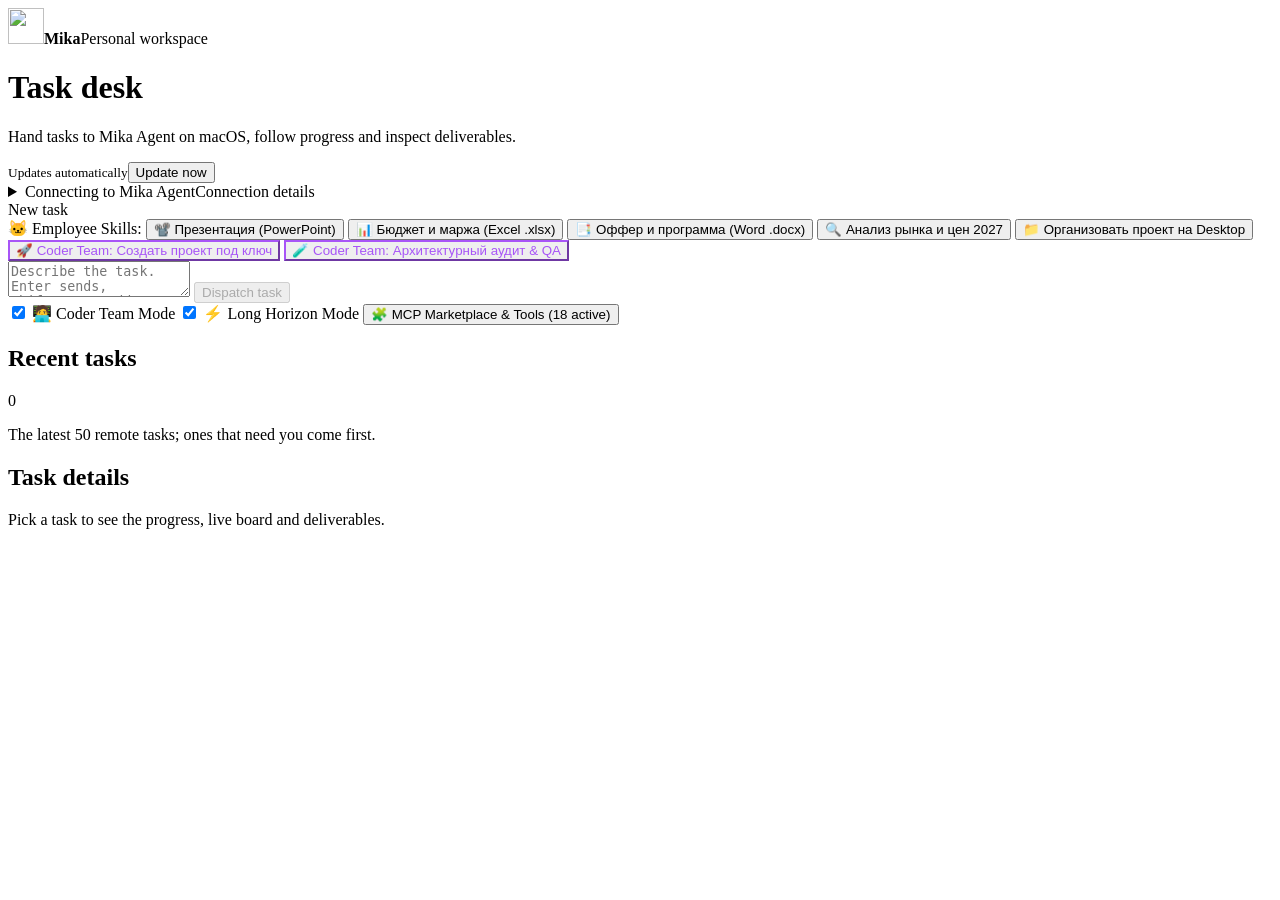
==== tools/mika/scripts/mika_desk/index.html @ 839854fd "feat(preview): add interactive Project Live Preview sandbox with code viewer, file explorer, web ren" ====
<!doctype html>
<html lang="en">
<head>
  <meta charset="utf-8">
  <meta name="viewport" content="width=device-width, initial-scale=1">
  <meta name="color-scheme" content="light dark">
  <title>Mika task desk</title>
  <link rel="stylesheet" href="/desk.css">
  <script defer src="/desk.js"></script>
</head>
<body>
  <!-- English is the fallback; desk.js swaps every data-i18n text for the browser's language. -->
  <header class="bar"><div class="wrap brand"><strong><img src="/mika-logo.png" width="36" height="36" alt="">Mika</strong><span data-i18n="workspace">Personal workspace</span></div></header>
  <main class="wrap">
    <div class="heading">
      <div><h1 data-i18n="heading">Task desk</h1><p data-i18n="intro">Hand tasks to Mika Agent on macOS, follow progress and inspect deliverables.</p></div>
      <div class="refresh"><small id="updated" data-i18n="autoUpdate">Updates automatically</small><button id="refresh" type="button" data-i18n="refreshNow">Update now</button></div>
    </div>
    <details id="connection-details" class="connection-card">
      <summary><span id="connection-line" data-i18n="connectingPhone">Connecting to Mika Agent</span><span class="disclosure-label" data-i18n="connectionDetails">Connection details</span></summary>
      <form id="pick" class="picker" hidden>
        <label for="devices" data-i18n="deviceForSession">Agent for this session</label><select id="devices"></select><button id="pick-device" data-i18n="chooseDevice">Choose agent</button>
      </form>
      <div class="device" data-i18n-label="deviceStatus" aria-label="Agent status">
        <div><span class="caption" data-i18n="connectedPhone">Agent</span><b id="target" data-i18n="waitingToRead">Not read yet</b></div>
        <div><span class="caption" data-i18n="taskService">Task service</span><b id="connection" data-i18n="connecting">Connecting</b></div>
        <div><span class="caption" data-i18n="phoneState">Agent state</span><b id="device" data-i18n="unknown">Unknown</b></div>
        <div><span class="caption" data-i18n="modelSetup">Model setup</span><b data-i18n="unverified">Not verified</b></div>
      </div>
    </details>
    <p id="error" class="notice warn" role="alert" hidden></p>
    <p id="notice" class="notice" role="status" hidden></p>
    <form id="compose" class="panel composer">
      <label for="goal" data-i18n="newTask">New task</label>
      <div class="employee-presets">
        <span class="preset-label">🐱 Employee Skills:</span>
        <button type="button" class="preset-btn" data-goal="Создай презентацию туров в Грузию 2027 в PowerPoint и проведи со мной брейншторм">📽️ Презентация (PowerPoint)</button>
        <button type="button" class="preset-btn" data-goal="Рассчитай финансовую модель и бюджет туров в Грузию 2027 в таблице Excel">📊 Бюджет и маржа (Excel .xlsx)</button>
        <button type="button" class="preset-btn" data-goal="Подготовь коммерческое предложение и программу туров в Грузию 2027 в Word">📑 Оффер и программа (Word .docx)</button>
        <button type="button" class="preset-btn" data-goal="Проведи исследование рынка туризма и цен в Грузии 2027">🔍 Анализ рынка и цен 2027</button>
        <button type="button" class="preset-btn" data-goal="Собери все материалы проекта Грузия 2027 в организованную папку на Рабочем столе">📁 Организовать проект на Desktop</button>
        <button type="button" class="preset-btn" data-goal="Спроектируй и разработай full-stack сервис с архитектурным планом, тестами и QA" style="border-color: #a855f7; color: #a855f7;">🚀 Coder Team: Создать проект под ключ</button>
        <button type="button" class="preset-btn" data-goal="Проведи полный аудит кода, тесты самоисцеления QA и аттестацию Witness" style="border-color: #a855f7; color: #a855f7;">🧪 Coder Team: Архитектурный аудит & QA</button>
      </div>
      <div class="input-row"><textarea id="goal" rows="2" maxlength="4000" data-i18n-placeholder="goalPlaceholder" placeholder="Describe the task. Enter sends, Shift+Enter adds a line" required></textarea>
        <button class="primary" id="submit-goal" disabled data-i18n="submitGoal">Dispatch task</button></div>
      <div class="composer-controls">
        <label class="coder-toggle" title="Autonomous Multi-Agent Coder Team (Plan, Design, Code, QA, Review, Deliver)"><input type="checkbox" id="chk-coder-team" checked> 🧑‍💻 <span>Coder Team Mode</span></label>
        <label class="horizon-toggle" title="AutoAgent & Hermes multi-step milestone autonomous execution"><input type="checkbox" id="chk-long-horizon" checked> ⚡ <span>Long Horizon Mode</span></label>
        <button type="button" id="btn-open-mcp" class="mcp-toggle-btn">🧩 MCP Marketplace & Tools (<span id="mcp-active-count">18 active</span>)</button>
      </div>
    </form>
    <div class="columns">
      <section class="panel inbox" aria-labelledby="inbox-title">
        <div class="section-head"><h2 id="inbox-title" data-i18n="recentTasks">Recent tasks</h2><span id="count" class="count">0</span></div>
        <p class="hint" data-i18n="recentHint">The latest 50 remote tasks; ones that need you come first.</p>
        <div id="tasks"></div>
      </section>
      <section class="panel detail" aria-labelledby="detail-title">
        <div class="section-head"><h2 id="detail-title" data-i18n="taskDetail">Task details</h2><span id="status" class="badge" hidden></span></div>
        <div id="facts">
          <p id="detail-empty" class="empty" data-i18n="detailEmpty">Pick a task to see the progress, live board and deliverables.</p>
          <div id="task-now" hidden>
            <strong id="task-step" hidden></strong>
            <p id="task-message"></p>
            <p id="task-guidance" class="hint" hidden></p>
          </div>
          <form id="respond" hidden>
            <label id="reply-label" for="reply"></label>
            <div id="options"></div>
            <textarea id="reply" rows="2" required></textarea>
            <button class="primary" id="submit-reply"></button>
          </form>
          <div id="task-notes"></div>
          <div id="coder-board" class="coder-board" hidden>
            <div class="coder-board-header">
              <div style="display:flex; align-items:center; gap:10px;">
                <strong>🧑‍💻 Coder Team Live Multi-Agent Board</strong>
                <span id="coder-phase-badge" class="badge">PLAN</span>
              </div>
              <button type="button" id="btn-open-preview" class="action-btn preview-launch-btn">👁️ Live Preview</button>
            </div>
            <div class="coder-agents-grid">
              <div class="coder-agent-card active" id="agent-architect">
                <div class="agent-icon">🏗️</div>
                <div class="agent-name">Lead Architect</div>
                <div class="agent-task">PLAN.md Blueprint</div>
                <span class="agent-status">Active</span>
              </div>
              <div class="coder-agent-card" id="agent-designer">
                <div class="agent-icon">📐</div>
                <div class="agent-name">System Designer</div>
                <div class="agent-task">DESIGN.md Contracts</div>
                <span class="agent-status">Pending</span>
              </div>
              <div class="coder-agent-card" id="agent-engineer">
                <div class="agent-icon">💻</div>
                <div class="agent-name">Code Engineer</div>
                <div class="agent-task">Atomic Code Craft</div>
                <span class="agent-status">Pending</span>
              </div>
              <div class="coder-agent-card" id="agent-qa">
                <div class="agent-icon">🧪</div>
                <div class="agent-name">QA Specialist</div>
                <div class="agent-task">Self-Healing Tests</div>
                <span class="agent-status">Pending</span>
              </div>
              <div class="coder-agent-card" id="agent-reviewer">
                <div class="agent-icon">🛡️</div>
                <div class="agent-name">Security Reviewer</div>
                <div class="agent-task">SecretScope Audit</div>
                <span class="agent-status">Pending</span>
              </div>
              <div class="coder-agent-card" id="agent-release">
                <div class="agent-icon">📦</div>
                <div class="agent-name">Release Manager</div>
                <div class="agent-task">Witness Attestation</div>
                <span class="agent-status">Pending</span>
              </div>
            </div>
          </div>
          <div id="task-artifacts" hidden>
            <strong>📁 Созданные материалы и файлы:</strong>
            <div id="artifacts-list" class="artifacts-grid"></div>
          </div>
          <div id="task-actions" class="task-actions-row" hidden>
            <button id="btn-open-preview-main" type="button" class="action-btn preview-launch-btn">👁️ Project Live Preview</button>
            <button id="btn-rerun" type="button" class="action-btn">🔄 Повторить задачу</button>
            <button id="btn-modify" type="button" class="action-btn">✏️ Изменить и перезапустить</button>
          </div>
          <dl id="task-info" hidden>
            <div><dt data-i18n="taskGoal">Goal</dt><dd id="task-goal"></dd></div>
            <div><dt data-i18n="taskId">Task ID</dt><dd id="task-id"></dd></div>
          </dl>
        </div>
        <button class="stop" id="cancel" type="button" hidden data-i18n="cancelTask">Cancel task</button>
      </section>
    </div>
  </main>

  <div id="mcp-modal" class="mcp-modal" hidden>
    <div class="mcp-modal-content">
      <div class="mcp-modal-header">
        <h3>🧩 Model Context Protocol (MCP) Hub</h3>
        <button type="button" id="btn-close-mcp" class="action-btn">✕ Закрыть</button>
      </div>
      <div class="mcp-modal-body">
        <div class="mcp-tabs">
          <button type="button" class="mcp-tab-btn active" id="tab-mcp-market">🏪 Каталог Marketplace</button>
          <button type="button" class="mcp-tab-btn" id="tab-mcp-installed">⚙️ Установленные серверы</button>
          <button type="button" class="mcp-tab-btn" id="tab-mcp-manual">➕ Ручная установка (URL / NPX / UVX)</button>
        </div>

        <div class="mcp-search-row">
          <input type="text" id="mcp-search-query" placeholder="🔍 Поиск MCP серверов на GitHub (topic:mcp-server), Smithery AI или в каталоге...">
          <button type="button" id="btn-sync-github" class="action-btn">🐙 Поиск на GitHub</button>
        </div>

        <div id="mcp-view-market">
          <div id="mcp-market-grid" class="mcp-grid">
            <p class="hint">Загрузка каталога MCP...</p>
          </div>
        </div>

        <div id="mcp-view-installed" hidden>
          <div id="mcp-installed-grid" class="mcp-grid">
            <p class="hint">Нет установленных серверов</p>
          </div>
        </div>

        <div id="mcp-view-manual" hidden>
          <form id="mcp-manual-form" class="manual-install-form">
            <div class="manual-field">
              <label for="mcp-server-id">Идентификатор сервера (ID):</label>
              <input type="text" id="mcp-server-id" placeholder="my-mcp-server" required>
            </div>
            <div class="manual-field">
              <label for="mcp-server-url">URL репозитория или пакета (GitHub, NPM, PyPI):</label>
              <input type="text" id="mcp-server-url" placeholder="https://github.com/modelcontextprotocol/servers/tree/main/src/fetch">
            </div>
            <div class="manual-field">
              <label for="mcp-server-cmd">Команда запуска (Command & Arguments):</label>
              <input type="text" id="mcp-server-cmd" placeholder="npx -y @modelcontextprotocol/server-fetch">
            </div>
            <div class="manual-field">
              <label for="mcp-server-env">Переменные окружения (JSON):</label>
              <input type="text" id="mcp-server-env" placeholder='{"API_KEY": "..."}'>
            </div>
            <button type="submit" class="primary">📦 Установить MCP Сервер</button>
          </form>
        </div>
      </div>
    </div>
  </div>

  <!-- Project Live Preview Sandbox Modal -->
  <div id="project-preview-modal" class="preview-modal" hidden>
    <div class="preview-modal-content">
      <div class="preview-modal-header">
        <div class="preview-header-left">
          <span class="preview-badge">LIVE SANDBOX</span>
          <h3 id="preview-project-title">🚀 Project Live Preview</h3>
          <span id="preview-workspace-pill" class="workspace-pill">~/.mika/projects</span>
        </div>
        <div class="preview-header-actions">
          <button type="button" id="btn-run-live" class="preview-btn run-btn" title="Run main.py live">▶ Run Live</button>
          <button type="button" id="btn-run-tests" class="preview-btn test-btn" title="Run test_suite.py">🧪 Run Tests</button>
          <button type="button" id="btn-reveal-finder" class="preview-btn secondary-btn" title="Reveal in macOS Finder">📂 Finder</button>
          <button type="button" id="btn-close-preview" class="close-btn" aria-label="Close Preview">✕</button>
        </div>
      </div>

      <div class="preview-modal-body">
        <!-- Sidebar: Project Explorer -->
        <div class="preview-sidebar">
          <div class="sidebar-header">
            <strong>📁 Файлы проекта</strong>
            <button type="button" id="btn-refresh-tree" class="icon-refresh" title="Обновить дерево">🔄</button>
          </div>
          <div id="preview-file-tree" class="preview-file-tree">
            <p class="hint">Загрузка файлов...</p>
          </div>
        </div>

        <!-- Main Preview Area -->
        <div class="preview-main">
          <div class="preview-tabs">
            <button type="button" class="preview-tab active" id="tab-code-viewer">📄 Просмотр кода</button>
            <button type="button" class="preview-tab" id="tab-web-render">🌐 Web / UI Live Render</button>
            <button type="button" class="preview-tab" id="tab-live-terminal">💻 Live Console</button>
            <button type="button" class="preview-tab" id="tab-witness-cert">🛡️ In-toto Attestation</button>
          </div>

          <!-- Tab 1: Code Viewer -->
          <div id="view-code" class="preview-tab-pane">
            <div class="code-viewer-bar">
              <span id="view-file-name" class="active-file-label">PLAN.md</span>
              <span id="view-file-size" class="active-file-size">1.2 KB</span>
              <button type="button" id="btn-open-in-editor" class="mini-btn">💻 Открыть в редакторе</button>
            </div>
            <pre id="preview-code-block" class="preview-code-pre"><code id="preview-code-content"></code></pre>
          </div>

          <!-- Tab 2: Web / HTML Live Render -->
          <div id="view-web" class="preview-tab-pane" hidden>
            <div class="web-preview-bar">
              <span class="web-preview-url">sandbox://localhost/preview</span>
              <button type="button" id="btn-reload-web" class="mini-btn">🔄 Reload</button>
            </div>
            <iframe id="preview-iframe" class="preview-iframe" sandbox="allow-scripts allow-forms allow-same-origin"></iframe>
          </div>

          <!-- Tab 3: Live Terminal Console -->
          <div id="view-terminal" class="preview-tab-pane" hidden>
            <div class="terminal-bar">
              <span class="terminal-title">🖥️ Execution Output & Sandbox Logs</span>
              <span id="terminal-status" class="terminal-badge">IDLE</span>
            </div>
            <div id="preview-terminal-output" class="terminal-console">
              <p class="terminal-line dim">Нажмите "▶ Run Live" или "🧪 Run Tests", чтобы запустить проект в песочнице...</p>
            </div>
          </div>

          <!-- Tab 4: In-toto Witness Certificate -->
          <div id="view-witness" class="preview-tab-pane" hidden>
            <div class="witness-card">
              <div class="witness-header">
                <span class="witness-seal">🛡️</span>
                <div>
                  <h4>In-toto Witness v0.12 Supply Chain Attestation</h4>
                  <p>Криптографическая верификация целостности артефактов (ED25519)</p>
                </div>
                <span class="status-verified-badge">VERIFIED PASS</span>
              </div>
              <div id="witness-details" class="witness-details">
                <pre id="witness-json-pre"></pre>
              </div>
            </div>
          </div>
        </div>
      </div>
    </div>
  </div>
</body>
</html>
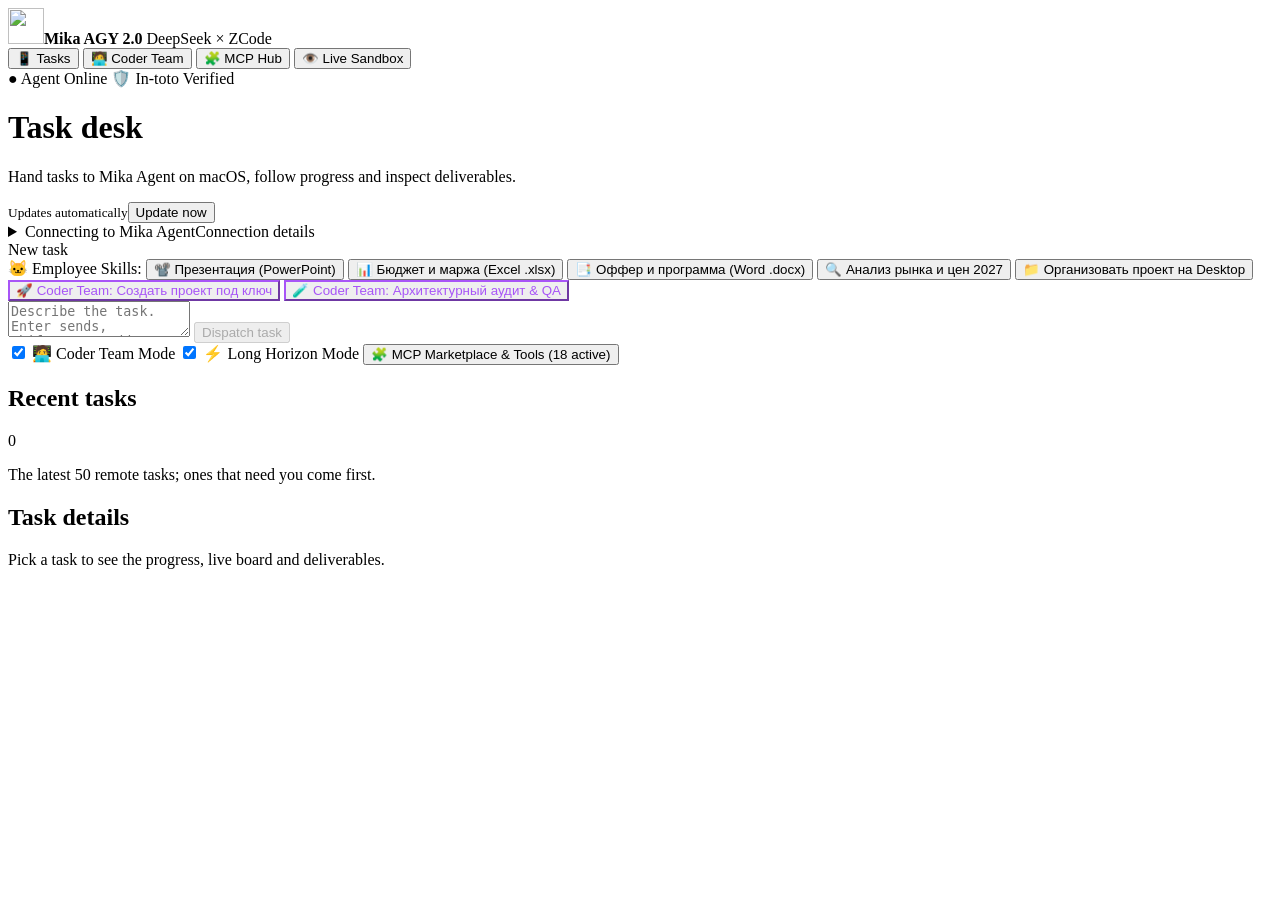
==== commit 1fb55439: "feat(ui): DeepSeek & ZCode UX/UI enhancements, eliminate cross-origin calls and optimize loopback se" ====
--- a/tools/mika/scripts/mika_desk/index.html
+++ b/tools/mika/scripts/mika_desk/index.html
@@ -10,7 +10,22 @@
 </head>
 <body>
   <!-- English is the fallback; desk.js swaps every data-i18n text for the browser's language. -->
-  <header class="bar"><div class="wrap brand"><strong><img src="/mika-logo.png" width="36" height="36" alt="">Mika</strong><span data-i18n="workspace">Personal workspace</span></div></header>
+  <header class="bar">
+    <div class="wrap brand">
+      <strong><img src="/mika-logo.png" width="36" height="36" alt="">Mika AGY 2.0</strong>
+      <span class="brand-tag">DeepSeek × ZCode</span>
+      <nav class="top-nav">
+        <button type="button" class="nav-pill active" id="nav-tasks">📱 Tasks</button>
+        <button type="button" class="nav-pill" id="nav-coder">🧑‍💻 Coder Team</button>
+        <button type="button" class="nav-pill" id="nav-mcp">🧩 MCP Hub</button>
+        <button type="button" class="nav-pill" id="nav-preview">👁️ Live Sandbox</button>
+      </nav>
+      <div class="header-status-group">
+        <span class="header-badge online" id="top-agent-status">● Agent Online</span>
+        <span class="header-badge witness" id="top-witness-status">🛡️ In-toto Verified</span>
+      </div>
+    </div>
+  </header>
   <main class="wrap">
     <div class="heading">
       <div><h1 data-i18n="heading">Task desk</h1><p data-i18n="intro">Hand tasks to Mika Agent on macOS, follow progress and inspect deliverables.</p></div>
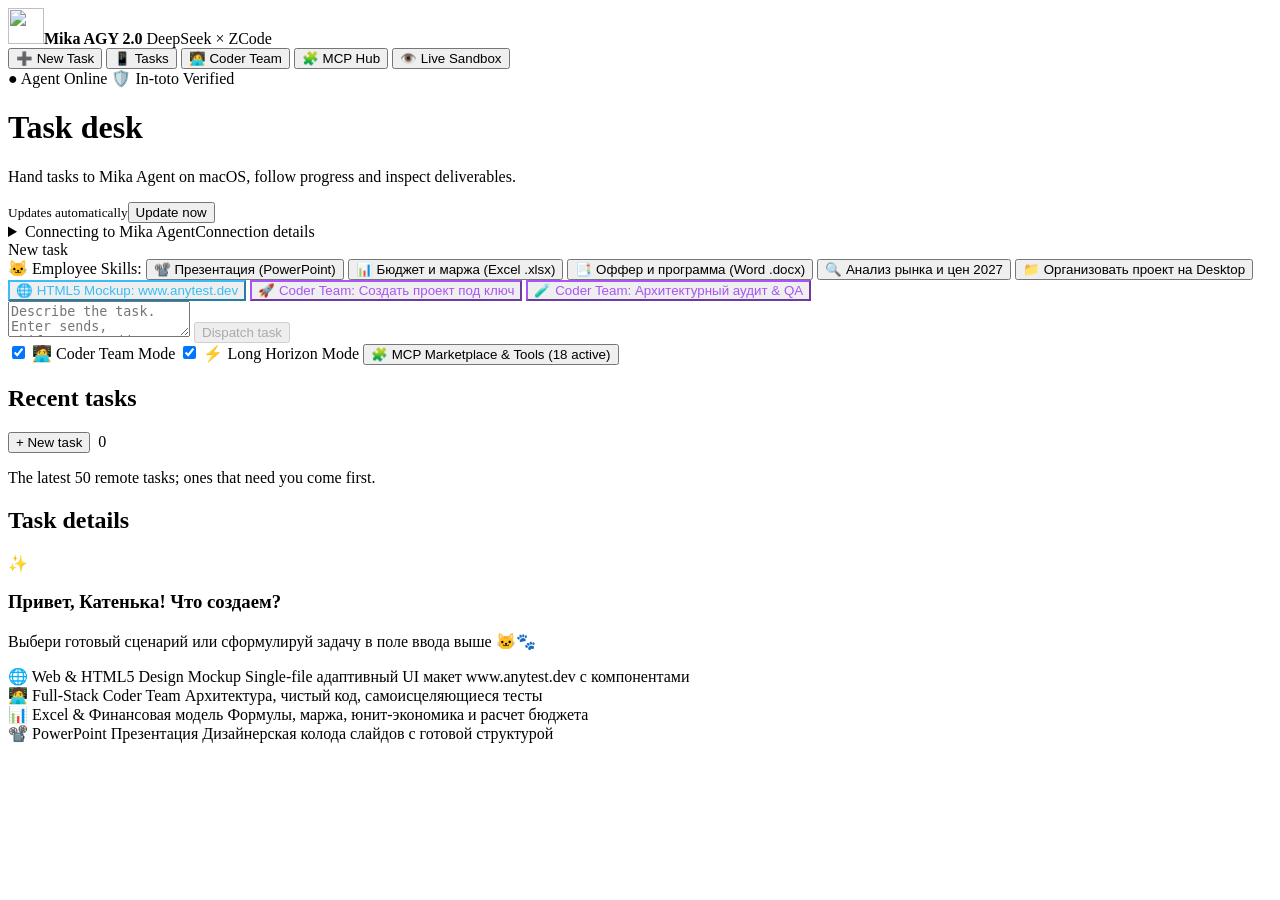
==== commit 94f7304d: "fix(tasks): resolve earlier task results leakage, add + New task canvas & automated HTML5 mockup syn" ====
--- a/tools/mika/scripts/mika_desk/index.html
+++ b/tools/mika/scripts/mika_desk/index.html
@@ -15,6 +15,7 @@
       <strong><img src="/mika-logo.png" width="36" height="36" alt="">Mika AGY 2.0</strong>
       <span class="brand-tag">DeepSeek × ZCode</span>
       <nav class="top-nav">
+        <button type="button" class="nav-pill" id="nav-new-task">➕ New Task</button>
         <button type="button" class="nav-pill active" id="nav-tasks">📱 Tasks</button>
         <button type="button" class="nav-pill" id="nav-coder">🧑‍💻 Coder Team</button>
         <button type="button" class="nav-pill" id="nav-mcp">🧩 MCP Hub</button>
@@ -54,6 +55,7 @@
         <button type="button" class="preset-btn" data-goal="Подготовь коммерческое предложение и программу туров в Грузию 2027 в Word">📑 Оффер и программа (Word .docx)</button>
         <button type="button" class="preset-btn" data-goal="Проведи исследование рынка туризма и цен в Грузии 2027">🔍 Анализ рынка и цен 2027</button>
         <button type="button" class="preset-btn" data-goal="Собери все материалы проекта Грузия 2027 в организованную папку на Рабочем столе">📁 Организовать проект на Desktop</button>
+        <button type="button" class="preset-btn" data-goal="Создай интерактивный дизайн-макет для веб-сервиса www.anytest.dev в одном файле HTML5" style="border-color: #38bdf8; color: #38bdf8;">🌐 HTML5 Mockup: www.anytest.dev</button>
         <button type="button" class="preset-btn" data-goal="Спроектируй и разработай full-stack сервис с архитектурным планом, тестами и QA" style="border-color: #a855f7; color: #a855f7;">🚀 Coder Team: Создать проект под ключ</button>
         <button type="button" class="preset-btn" data-goal="Проведи полный аудит кода, тесты самоисцеления QA и аттестацию Witness" style="border-color: #a855f7; color: #a855f7;">🧪 Coder Team: Архитектурный аудит & QA</button>
       </div>
@@ -67,14 +69,50 @@
     </form>
     <div class="columns">
       <section class="panel inbox" aria-labelledby="inbox-title">
-        <div class="section-head"><h2 id="inbox-title" data-i18n="recentTasks">Recent tasks</h2><span id="count" class="count">0</span></div>
+        <div class="section-head">
+          <h2 id="inbox-title" data-i18n="recentTasks">Recent tasks</h2>
+          <div style="display:flex; align-items:center; gap:8px;">
+            <button type="button" id="btn-new-task" class="btn-new-task" title="Start fresh new task">+ New task</button>
+            <span id="count" class="count">0</span>
+          </div>
+        </div>
         <p class="hint" data-i18n="recentHint">The latest 50 remote tasks; ones that need you come first.</p>
         <div id="tasks"></div>
       </section>
       <section class="panel detail" aria-labelledby="detail-title">
         <div class="section-head"><h2 id="detail-title" data-i18n="taskDetail">Task details</h2><span id="status" class="badge" hidden></span></div>
         <div id="facts">
-          <p id="detail-empty" class="empty" data-i18n="detailEmpty">Pick a task to see the progress, live board and deliverables.</p>
+          <!-- DeepSeek / ZCode Welcome Canvas for New Tasks -->
+          <div id="detail-welcome" class="detail-welcome">
+            <div class="welcome-header">
+              <span class="welcome-icon">✨</span>
+              <h3>Привет, Катенька! Что создаем?</h3>
+              <p>Выбери готовый сценарий или сформулируй задачу в поле ввода выше 🐱🐾</p>
+            </div>
+            <div class="welcome-cards-grid">
+              <div class="welcome-card" data-prompt="Создай интерактивный дизайн-макет для веб-сервиса www.anytest.dev в одном файле HTML5">
+                <span class="wc-icon">🌐</span>
+                <span class="wc-title">Web & HTML5 Design Mockup</span>
+                <span class="wc-desc">Single-file адаптивный UI макет www.anytest.dev с компонентами</span>
+              </div>
+              <div class="welcome-card" data-prompt="Спроектируй и разработай full-stack сервис с архитектурным планом, тестами и QA">
+                <span class="wc-icon">🧑‍💻</span>
+                <span class="wc-title">Full-Stack Coder Team</span>
+                <span class="wc-desc">Архитектура, чистый код, самоисцеляющиеся тесты</span>
+              </div>
+              <div class="welcome-card" data-prompt="Рассчитай финансовую модель и бюджет туров в Грузию 2027 в таблице Excel">
+                <span class="wc-icon">📊</span>
+                <span class="wc-title">Excel & Финансовая модель</span>
+                <span class="wc-desc">Формулы, маржа, юнит-экономика и расчет бюджета</span>
+              </div>
+              <div class="welcome-card" data-prompt="Создай презентацию туров в Грузию 2027 в PowerPoint и проведи со мной брейншторм">
+                <span class="wc-icon">📽️</span>
+                <span class="wc-title">PowerPoint Презентация</span>
+                <span class="wc-desc">Дизайнерская колода слайдов с готовой структурой</span>
+              </div>
+            </div>
+          </div>
+          <p id="detail-empty" class="empty" data-i18n="detailEmpty" hidden>Pick a task to see the progress, live board and deliverables.</p>
           <div id="task-now" hidden>
             <strong id="task-step" hidden></strong>
             <p id="task-message"></p>
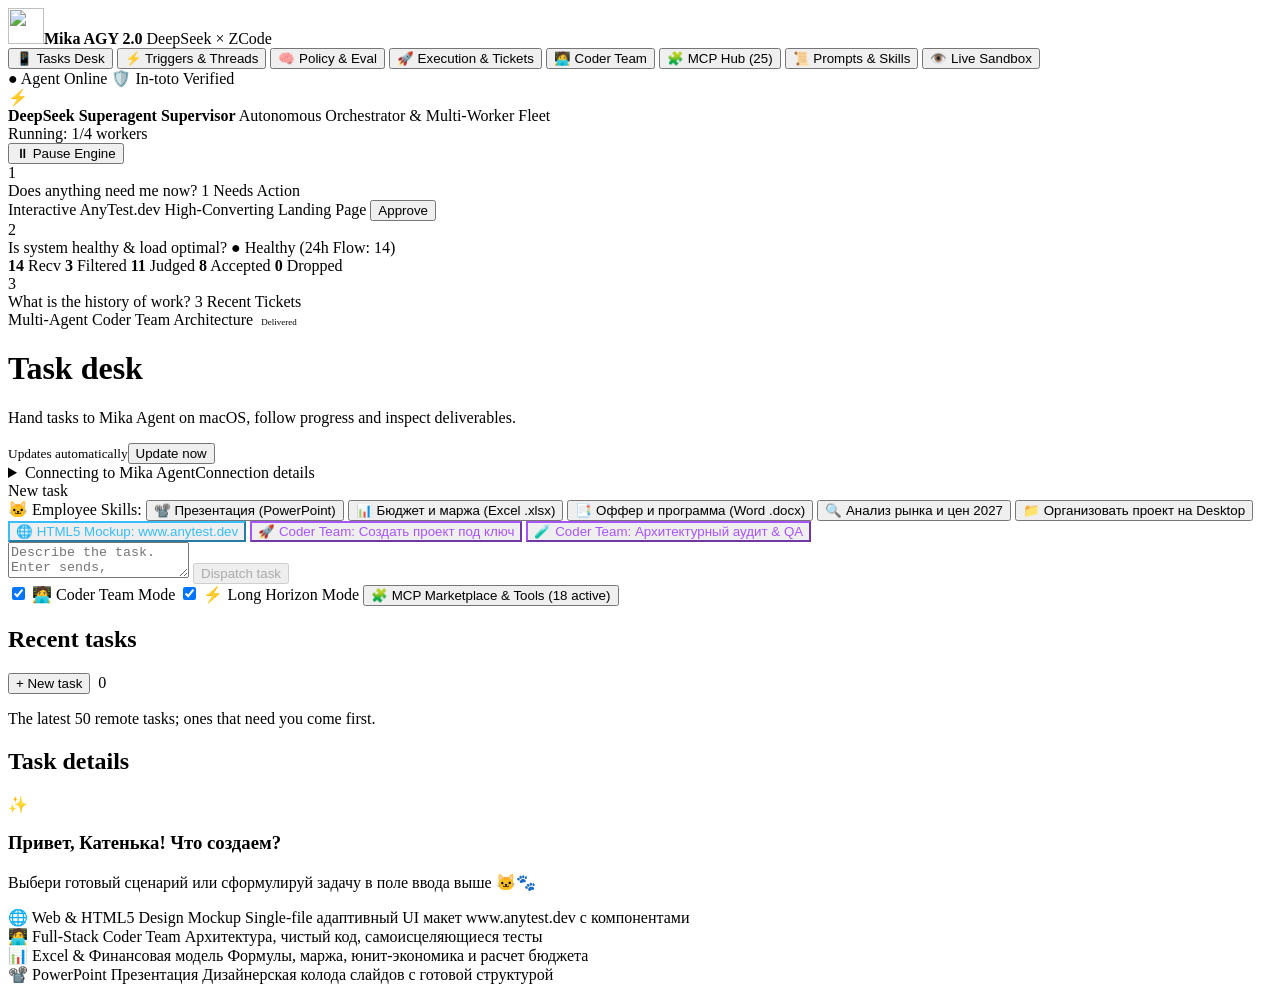
==== commit 1b7fb2f3: "feat(dsh): empower DeepSeek Harness Superagent features, ticket lifecycle & ZCode cable box MCP hub" ====
--- a/tools/mika/scripts/mika_desk/index.html
+++ b/tools/mika/scripts/mika_desk/index.html
@@ -15,10 +15,13 @@
       <strong><img src="/mika-logo.png" width="36" height="36" alt="">Mika AGY 2.0</strong>
       <span class="brand-tag">DeepSeek × ZCode</span>
       <nav class="top-nav">
-        <button type="button" class="nav-pill" id="nav-new-task">➕ New Task</button>
-        <button type="button" class="nav-pill active" id="nav-tasks">📱 Tasks</button>
+        <button type="button" class="nav-pill active" id="nav-tasks">📱 Tasks Desk</button>
+        <button type="button" class="nav-pill" id="nav-dsh-triggers">⚡ Triggers & Threads</button>
+        <button type="button" class="nav-pill" id="nav-dsh-evals">🧠 Policy & Eval</button>
+        <button type="button" class="nav-pill" id="nav-dsh-execution">🚀 Execution & Tickets</button>
         <button type="button" class="nav-pill" id="nav-coder">🧑‍💻 Coder Team</button>
-        <button type="button" class="nav-pill" id="nav-mcp">🧩 MCP Hub</button>
+        <button type="button" class="nav-pill" id="nav-mcp">🧩 MCP Hub (<span id="top-mcp-count">25</span>)</button>
+        <button type="button" class="nav-pill" id="nav-dsh-prompts">📜 Prompts & Skills</button>
         <button type="button" class="nav-pill" id="nav-preview">👁️ Live Sandbox</button>
       </nav>
       <div class="header-status-group">
@@ -28,6 +31,84 @@
     </div>
   </header>
   <main class="wrap">
+    <!-- DeepSeek Harness Superagent 3-Questions Supervisory Banner (docs/000 & docs/005) -->
+    <div id="dsh-super-banner" class="dsh-super-banner">
+      <div class="dsh-banner-header">
+        <div class="dsh-title-group">
+          <span class="dsh-icon">⚡</span>
+          <div>
+            <strong>DeepSeek Superagent Supervisor</strong>
+            <span class="dsh-sub">Autonomous Orchestrator & Multi-Worker Fleet</span>
+          </div>
+        </div>
+        <div class="dsh-banner-actions">
+          <div class="dsh-executor-status">
+            <span class="status-dot green" id="dsh-executor-dot"></span>
+            <span id="dsh-executor-text">Running: 1/4 workers</span>
+          </div>
+          <button type="button" id="dsh-btn-pause" class="dsh-pause-btn" title="Pause or resume executor processing">⏸ Pause Engine</button>
+        </div>
+      </div>
+
+      <div class="dsh-questions-grid">
+        <!-- Question 1: Does anything need me now? -->
+        <div class="dsh-q-card" id="dsh-card-q1">
+          <div class="dsh-q-head">
+            <span class="dsh-q-num">1</span>
+            <div class="dsh-q-meta">
+              <span class="dsh-q-title">Does anything need me now?</span>
+              <span class="dsh-q-badge warning" id="dsh-badge-needs-me">1 Needs Action</span>
+            </div>
+          </div>
+          <div class="dsh-q-body" id="dsh-body-needs-me">
+            <div class="dsh-ticket-row-mini">
+              <span class="dsh-ticket-title-mini">Interactive AnyTest.dev High-Converting Landing Page</span>
+              <button type="button" class="dsh-btn-action-mini" id="dsh-quick-approve">Approve</button>
+            </div>
+          </div>
+        </div>
+
+        <!-- Question 2: Is the system healthy and doing the right things? -->
+        <div class="dsh-q-card" id="dsh-card-q2">
+          <div class="dsh-q-head">
+            <span class="dsh-q-num">2</span>
+            <div class="dsh-q-meta">
+              <span class="dsh-q-title">Is system healthy & load optimal?</span>
+              <span class="dsh-q-badge success" id="dsh-badge-health">● Healthy (24h Flow: 14)</span>
+            </div>
+          </div>
+          <div class="dsh-q-body">
+            <div class="dsh-flow-row">
+              <span class="dsh-metric"><b id="flow-received">14</b> Recv</span>
+              <span class="dsh-metric"><b id="flow-filtered">3</b> Filtered</span>
+              <span class="dsh-metric"><b id="flow-judged">11</b> Judged</span>
+              <span class="dsh-metric success"><b id="flow-accepted">8</b> Accepted</span>
+              <span class="dsh-metric"><b id="flow-dropped">0</b> Dropped</span>
+            </div>
+            <div class="dsh-executor-load-bar">
+              <div class="dsh-load-fill" id="dsh-load-fill" style="width: 25%;"></div>
+            </div>
+          </div>
+        </div>
+
+        <!-- Question 3: What is the history of one piece of work? -->
+        <div class="dsh-q-card" id="dsh-card-q3">
+          <div class="dsh-q-head">
+            <span class="dsh-q-num">3</span>
+            <div class="dsh-q-meta">
+              <span class="dsh-q-title">What is the history of work?</span>
+              <span class="dsh-q-badge info" id="dsh-badge-trace">3 Recent Tickets</span>
+            </div>
+          </div>
+          <div class="dsh-q-body" id="dsh-body-history">
+            <div class="dsh-ticket-row-mini">
+              <span class="dsh-ticket-title-mini">Multi-Agent Coder Team Architecture</span>
+              <span class="dsh-stage-badge ended" style="font-size:9px; padding:2px 4px;">Delivered</span>
+            </div>
+          </div>
+        </div>
+      </div>
+    </div>
     <div class="heading">
       <div><h1 data-i18n="heading">Task desk</h1><p data-i18n="intro">Hand tasks to Mika Agent on macOS, follow progress and inspect deliverables.</p></div>
       <div class="refresh"><small id="updated" data-i18n="autoUpdate">Updates automatically</small><button id="refresh" type="button" data-i18n="refreshNow">Update now</button></div>
@@ -172,12 +253,37 @@
               </div>
             </div>
           </div>
+          <!-- Inline Live Web Preview Card -->
+          <div id="task-web-preview-card" class="task-web-preview-card" hidden>
+            <div class="inline-preview-header">
+              <div class="inline-preview-left">
+                <span class="preview-dot red"></span>
+                <span class="preview-dot yellow"></span>
+                <span class="preview-dot green"></span>
+                <span id="inline-preview-title" class="inline-preview-title">🌐 Live Web Preview</span>
+              </div>
+              <div class="inline-preview-controls">
+                <div class="device-toggle-group">
+                  <button type="button" class="device-btn active" id="btn-device-desktop" title="Desktop View (100%)">💻 Desktop</button>
+                  <button type="button" class="device-btn" id="btn-device-mobile" title="Mobile View (390px)">📱 Mobile</button>
+                </div>
+                <button type="button" id="btn-reload-inline" class="mini-control-btn" title="Перезагрузить страницу">🔄</button>
+                <button type="button" id="btn-expand-preview" class="mini-control-btn highlight" title="Развернуть на весь экран">⛶ Fullscreen</button>
+                <button type="button" id="btn-open-in-browser" class="mini-control-btn cta" title="Открыть в Chrome / браузере macOS">🚀 Браузер</button>
+              </div>
+            </div>
+            <div class="inline-preview-viewport" id="inline-preview-viewport">
+              <iframe id="inline-preview-iframe" class="inline-preview-iframe" sandbox="allow-scripts allow-forms allow-same-origin allow-modals"></iframe>
+            </div>
+          </div>
+
           <div id="task-artifacts" hidden>
             <strong>📁 Созданные материалы и файлы:</strong>
             <div id="artifacts-list" class="artifacts-grid"></div>
           </div>
           <div id="task-actions" class="task-actions-row" hidden>
-            <button id="btn-open-preview-main" type="button" class="action-btn preview-launch-btn">👁️ Project Live Preview</button>
+            <button id="btn-open-preview-main" type="button" class="action-btn preview-launch-btn">🌐 Live Page Preview</button>
+            <button id="btn-open-dev-sandbox" type="button" class="action-btn dev-sandbox-btn">🛠️ Dev Sandbox & Terminal</button>
             <button id="btn-rerun" type="button" class="action-btn">🔄 Повторить задачу</button>
             <button id="btn-modify" type="button" class="action-btn">✏️ Изменить и перезапустить</button>
           </div>
@@ -189,58 +295,271 @@
         <button class="stop" id="cancel" type="button" hidden data-i18n="cancelTask">Cancel task</button>
       </section>
     </div>
+
+    <!-- DSH Triggers & Threads Panel (docs/001 & docs/005) -->
+    <div id="dsh-triggers-panel" class="panel dsh-view-panel" hidden>
+      <div class="dsh-view-header">
+        <h2>⚡ Inbound Triggers & Superagent Threads</h2>
+        <div style="display:flex; gap:8px;">
+          <button type="button" class="mini-btn dsh-trig-filter active" data-filter="all">All Threads</button>
+          <button type="button" class="mini-btn dsh-trig-filter" data-filter="subscribed">Subscribed</button>
+          <button type="button" class="mini-btn dsh-trig-filter" data-filter="evaluating">Evaluating</button>
+          <button type="button" class="mini-btn dsh-trig-filter" data-filter="recent">New 24h</button>
+        </div>
+      </div>
+      <p class="hint">Events originating from Desk chat, GitHub webhooks, and Feishu channels. Triggers are evaluated through R1 policy verification.</p>
+      <div id="dsh-triggers-list" class="dsh-items-container">
+        <!-- Rendered dynamically -->
+      </div>
+    </div>
+
+    <!-- DSH Policy & Eval Panel (docs/002 & docs/005) -->
+    <div id="dsh-evals-panel" class="panel dsh-view-panel" hidden>
+      <div class="dsh-view-header">
+        <h2>🧠 Policy Assessment & DeepSeek R1 Evaluation Traces</h2>
+        <span class="mcp-badge active" id="dsh-policy-version">dsh-policy-v2.1</span>
+      </div>
+      <div class="policy-rules-box" style="margin-bottom:16px;">
+        <strong style="color:#e2e8f0; font-size:13px; display:block; margin-bottom:8px;">Active Operational Mandate & Policy Rules</strong>
+        <div id="dsh-rules-list" style="display:grid; grid-template-columns:repeat(auto-fit, minmax(280px, 1fr)); gap:10px;">
+          <!-- Rules rendered dynamically -->
+        </div>
+      </div>
+      <h3 style="color:#f1f5f9; font-size:15px; margin:16px 0 8px;">Recent Evaluation Judgements (R1 Chain-of-Thought)</h3>
+      <div id="dsh-evals-list" class="dsh-items-container">
+        <!-- Evals rendered dynamically -->
+      </div>
+    </div>
+
+    <!-- DSH Execution & Tickets Panel (docs/003 & docs/005) -->
+    <div id="dsh-execution-panel" class="panel dsh-view-panel" hidden>
+      <div class="dsh-view-header">
+        <h2>🚀 Execution Tickets & Autonomous Worker Fleet</h2>
+        <div style="display:flex; gap:8px;">
+          <button type="button" class="mini-btn dsh-ticket-filter active" data-stage="all">All Tickets</button>
+          <button type="button" class="mini-btn dsh-ticket-filter" data-stage="person">Needs Action</button>
+          <button type="button" class="mini-btn dsh-ticket-filter" data-stage="working">Working</button>
+          <button type="button" class="mini-btn dsh-ticket-filter" data-stage="idle">Idle</button>
+          <button type="button" class="mini-btn dsh-ticket-filter" data-stage="ended">Ended</button>
+        </div>
+      </div>
+      <p class="hint">Tickets progress through strict mutually exclusive lifecycle stages (person: delivery/answer/review/blocked/failed, working: active/queued, idle, ended).</p>
+      <div id="dsh-tickets-list" class="dsh-items-container">
+        <!-- Tickets rendered dynamically -->
+      </div>
+    </div>
+
+    <!-- DSH Prompts & Skills Panel (docs/004 & docs/005) -->
+    <div id="dsh-prompts-panel" class="panel dsh-view-panel" hidden>
+      <div class="dsh-view-header">
+        <h2>📜 Prompt Assembly & DSH Agentic Skills</h2>
+        <button type="button" id="dsh-btn-save-prompt" class="action-btn" style="background:#38bdf8; color:#080c14; font-weight:700;">💾 Save Directives</button>
+      </div>
+      <p class="hint">Assembles Orchestrator, Worker, and Admission prompts with Team Directives and active MCP tool capabilities.</p>
+      <div style="display:grid; grid-template-columns:1fr 1fr; gap:16px; margin-top:14px;">
+        <div>
+          <label style="color:#e2e8f0; font-weight:700; font-size:12px; display:block; margin-bottom:6px;">Team Directives & Behavioral Constraints</label>
+          <textarea id="dsh-team-prompt-input" rows="12" style="width:100%; background:#090d16; border:1px solid #1e293b; color:#cbd5e1; border-radius:8px; padding:10px; font-family:ui-monospace, monospace; font-size:12px; resize:vertical;"></textarea>
+        </div>
+        <div>
+          <label style="color:#e2e8f0; font-weight:700; font-size:12px; display:block; margin-bottom:6px;">Assembled Full Prompt Preview (with MCP Tools & Skills)</label>
+          <pre id="dsh-assembled-prompt-view" class="dsh-prompt-diff" style="max-height:240px; overflow-y:auto;"></pre>
+        </div>
+      </div>
+    </div>
   </main>
 
   <div id="mcp-modal" class="mcp-modal" hidden>
-    <div class="mcp-modal-content">
+    <div class="mcp-modal-content zcode-mcp-modal">
       <div class="mcp-modal-header">
-        <h3>🧩 Model Context Protocol (MCP) Hub</h3>
-        <button type="button" id="btn-close-mcp" class="action-btn">✕ Закрыть</button>
-      </div>
+        <div class="mcp-header-title-group">
+          <div class="mcp-logo-badge">🔌</div>
+          <div>
+            <h3>Model Context Protocol (MCP) Hub</h3>
+            <div class="mcp-header-status-bar" id="mcp-header-status-bar">
+              <span class="mcp-stat-item"><span class="status-dot green"></span> <span id="mcp-stat-connected">0 Connected</span></span>
+              <span class="mcp-stat-item"><span class="status-dot gray"></span> <span id="mcp-stat-disabled">0 Disabled</span></span>
+              <span class="mcp-stat-item"><span class="status-dot red"></span> <span id="mcp-stat-error">0 Error</span></span>
+            </div>
+          </div>
+        </div>
+        <div class="mcp-header-actions">
+          <button type="button" id="btn-mcp-reload-all" class="mini-btn" title="Refresh all server statuses">🔄 Refresh</button>
+          <button type="button" id="btn-close-mcp" class="close-btn" title="Close">✕</button>
+        </div>
+      </div>
+
       <div class="mcp-modal-body">
-        <div class="mcp-tabs">
-          <button type="button" class="mcp-tab-btn active" id="tab-mcp-market">🏪 Каталог Marketplace</button>
-          <button type="button" class="mcp-tab-btn" id="tab-mcp-installed">⚙️ Установленные серверы</button>
-          <button type="button" class="mcp-tab-btn" id="tab-mcp-manual">➕ Ручная установка (URL / NPX / UVX)</button>
-        </div>
-
-        <div class="mcp-search-row">
-          <input type="text" id="mcp-search-query" placeholder="🔍 Поиск MCP серверов на GitHub (topic:mcp-server), Smithery AI или в каталоге...">
-          <button type="button" id="btn-sync-github" class="action-btn">🐙 Поиск на GitHub</button>
-        </div>
-
-        <div id="mcp-view-market">
+        <!-- ZCode Segmented Tabs -->
+        <div class="mcp-tabs zcode-segmented-tabs">
+          <button type="button" class="mcp-tab-btn active" id="tab-mcp-installed">⚡ Configured Servers (<span id="mcp-count-installed">0</span>)</button>
+          <button type="button" class="mcp-tab-btn" id="tab-mcp-market">🏪 Marketplace & Community (<span id="mcp-count-market">25+</span>)</button>
+          <button type="button" class="mcp-tab-btn" id="tab-mcp-form">➕ Add Server (UI & JSON)</button>
+          <button type="button" class="mcp-tab-btn" id="tab-mcp-raw">📋 Raw Config (~/.mika)</button>
+        </div>
+
+        <!-- View 1: Installed Servers (ZCode McpServerList) -->
+        <div id="mcp-view-installed">
+          <div class="installed-servers-toolbar">
+            <span class="installed-scope-hint">Active MCP servers providing tool capabilities to AGY Brain & Coder Team</span>
+            <button type="button" id="btn-goto-add-server" class="mini-btn highlight">+ Add MCP Server</button>
+          </div>
+          <div id="mcp-installed-list" class="mcp-installed-container">
+            <p class="hint">Loading MCP servers...</p>
+          </div>
+        </div>
+
+        <!-- View 2: Marketplace Catalog -->
+        <div id="mcp-view-market" hidden>
+          <div class="mcp-search-row">
+            <input type="text" id="mcp-search-query" placeholder="🔍 Search MCP servers on GitHub (topic:mcp-server), Smithery AI, or local catalog...">
+            <button type="button" id="btn-sync-github" class="action-btn">🐙 Search GitHub</button>
+          </div>
+
+          <div class="mcp-filter-chips" id="mcp-category-chips">
+            <button type="button" class="mcp-chip active" data-cat="all">🌟 All Categories</button>
+            <button type="button" class="mcp-chip" data-cat="zcode">⚡ ZCode & ACPs</button>
+            <button type="button" class="mcp-chip" data-cat="deepseek">🧠 DeepSeek</button>
+            <button type="button" class="mcp-chip" data-cat="paseo">📊 Paseo</button>
+            <button type="button" class="mcp-chip" data-cat="dev">🛠️ Developer Tools</button>
+            <button type="button" class="mcp-chip" data-cat="db">🗄️ Database & Cloud</button>
+            <button type="button" class="mcp-chip" data-cat="github">🐙 GitHub & Smithery</button>
+          </div>
+
           <div id="mcp-market-grid" class="mcp-grid">
-            <p class="hint">Загрузка каталога MCP...</p>
-          </div>
-        </div>
-
-        <div id="mcp-view-installed" hidden>
-          <div id="mcp-installed-grid" class="mcp-grid">
-            <p class="hint">Нет установленных серверов</p>
-          </div>
-        </div>
-
-        <div id="mcp-view-manual" hidden>
-          <form id="mcp-manual-form" class="manual-install-form">
-            <div class="manual-field">
-              <label for="mcp-server-id">Идентификатор сервера (ID):</label>
-              <input type="text" id="mcp-server-id" placeholder="my-mcp-server" required>
-            </div>
-            <div class="manual-field">
-              <label for="mcp-server-url">URL репозитория или пакета (GitHub, NPM, PyPI):</label>
-              <input type="text" id="mcp-server-url" placeholder="https://github.com/modelcontextprotocol/servers/tree/main/src/fetch">
-            </div>
-            <div class="manual-field">
-              <label for="mcp-server-cmd">Команда запуска (Command & Arguments):</label>
-              <input type="text" id="mcp-server-cmd" placeholder="npx -y @modelcontextprotocol/server-fetch">
-            </div>
-            <div class="manual-field">
-              <label for="mcp-server-env">Переменные окружения (JSON):</label>
-              <input type="text" id="mcp-server-env" placeholder='{"API_KEY": "..."}'>
-            </div>
-            <button type="submit" class="primary">📦 Установить MCP Сервер</button>
+            <p class="hint">Loading catalog...</p>
+          </div>
+        </div>
+
+        <!-- View 3: Add / Edit Server (ZCode McpServerForm) -->
+        <div id="mcp-view-form" hidden>
+          <!-- Quick Preset Templates Bar -->
+          <div class="mcp-presets-bar">
+            <span class="preset-label">⚡ 1-Click Presets:</span>
+            <div class="preset-chips">
+              <button type="button" class="preset-chip" data-preset="sqlite">🗄️ SQLite</button>
+              <button type="button" class="preset-chip" data-preset="filesystem">📁 Filesystem</button>
+              <button type="button" class="preset-chip" data-preset="fetch">🌐 Fetch</button>
+              <button type="button" class="preset-chip" data-preset="github">🐙 GitHub</button>
+              <button type="button" class="preset-chip" data-preset="puppeteer">🤖 Puppeteer</button>
+              <button type="button" class="preset-chip" data-preset="memory">🧠 Memory</button>
+              <button type="button" class="preset-chip" data-preset="postgres">🐘 Postgres</button>
+              <button type="button" class="preset-chip" data-preset="sequentialthinking">💡 SequentialThinking</button>
+              <button type="button" class="preset-chip" data-preset="zcode">⚡ ZCode Bridge</button>
+            </div>
+          </div>
+
+          <!-- Dual Mode Switcher -->
+          <div class="mcp-editor-mode-bar">
+            <div class="editor-mode-toggle">
+              <button type="button" class="mode-btn active" id="btn-mode-form">📝 UI Form Mode</button>
+              <button type="button" class="mode-btn" id="btn-mode-json">📄 Raw JSON Mode</button>
+            </div>
+            <span id="form-editing-label" class="editing-indicator">New Server Configuration</span>
+          </div>
+
+          <!-- Form Mode -->
+          <form id="mcp-server-form" class="zcode-server-form">
+            <div class="form-grid-2">
+              <div class="form-group">
+                <label for="form-server-name">Server Name / ID <span class="req">*</span></label>
+                <input type="text" id="form-server-name" placeholder="e.g. my-sqlite-db" required>
+              </div>
+              <div class="form-group">
+                <label for="form-server-scope">Configuration Scope</label>
+                <select id="form-server-scope">
+                  <option value="user">User (Global ~/.mika/mcp_servers.json)</option>
+                  <option value="workspace">Workspace Project (.mcp.json)</option>
+                </select>
+              </div>
+            </div>
+
+            <div class="form-grid-2">
+              <div class="form-group">
+                <label for="form-server-transport">Transport Protocol</label>
+                <select id="form-server-transport">
+                  <option value="stdio">stdio (Local Command / Process)</option>
+                  <option value="http">http (Streamable HTTP Endpoint)</option>
+                  <option value="sse">sse (Server-Sent Events)</option>
+                </select>
+              </div>
+              <div class="form-group">
+                <label for="form-server-timeout">Timeout (ms)</label>
+                <input type="number" id="form-server-timeout" value="5000" placeholder="5000">
+              </div>
+            </div>
+
+            <!-- Stdio Fields -->
+            <div id="form-stdio-fields">
+              <div class="form-group">
+                <label for="form-server-command">Command Executable <span class="req">*</span></label>
+                <input type="text" id="form-server-command" placeholder="npx, uvx, python3, or binary path">
+              </div>
+              <div class="form-group">
+                <label for="form-server-args">Command Arguments (space separated)</label>
+                <input type="text" id="form-server-args" placeholder="-y @modelcontextprotocol/server-sqlite --db-path ./data.db">
+              </div>
+              <div class="form-group">
+                <label for="form-server-env">Environment Variables (JSON Key-Value)</label>
+                <textarea id="form-server-env" rows="3" placeholder='{\n  "API_KEY": "secret"\n}'></textarea>
+              </div>
+            </div>
+
+            <!-- HTTP / SSE Fields -->
+            <div id="form-http-fields" hidden>
+              <div class="form-group">
+                <label for="form-server-url">Endpoint URL <span class="req">*</span></label>
+                <input type="url" id="form-server-url" placeholder="https://mcp.example.com/v1/sse">
+              </div>
+              <div class="form-group">
+                <label for="form-server-headers">HTTP Headers (JSON Key-Value)</label>
+                <textarea id="form-server-headers" rows="3" placeholder='{\n  "Authorization": "Bearer token"\n}'></textarea>
+              </div>
+            </div>
+
+            <!-- Probe Result Banner -->
+            <div id="form-probe-banner" class="probe-banner" hidden>
+              <span id="form-probe-icon">⚡</span>
+              <span id="form-probe-text">Testing connection...</span>
+            </div>
+
+            <div class="form-actions-row">
+              <button type="submit" class="action-btn primary-btn">💾 Save & Connect Server</button>
+              <button type="button" id="btn-form-probe" class="action-btn secondary-btn">⚡ Test Connectivity</button>
+              <button type="button" id="btn-form-reset" class="action-btn">✕ Reset</button>
+            </div>
           </form>
+
+          <!-- JSON Mode -->
+          <div id="mcp-json-editor-pane" class="json-editor-pane" hidden>
+            <div class="json-editor-header">
+              <span>Edit Single Server JSON (compatible with ZCode, Claude Desktop & Cursor)</span>
+              <button type="button" id="btn-json-format" class="mini-btn">✨ Format JSON</button>
+            </div>
+            <textarea id="form-json-draft" class="code-textarea" rows="11" spellcheck="false" placeholder='{\n  "my-server": {\n    "command": "npx",\n    "args": ["-y", "@modelcontextprotocol/server-sqlite"]\n  }\n}'></textarea>
+            <div id="form-json-error" class="json-error-banner" hidden></div>
+            <div class="form-actions-row">
+              <button type="button" id="btn-save-json-draft" class="action-btn primary-btn">💾 Apply & Save Server</button>
+              <button type="button" id="btn-cancel-json-draft" class="action-btn">✕ Cancel</button>
+            </div>
+          </div>
+        </div>
+
+        <!-- View 4: Raw Config Editor (~/.mika/mcp_servers.json) -->
+        <div id="mcp-view-raw" hidden>
+          <div class="raw-config-header">
+            <div>
+              <strong>Global Configuration File</strong>
+              <span class="file-path-badge">~/.mika/mcp_servers.json</span>
+            </div>
+            <div class="raw-actions">
+              <button type="button" id="btn-format-raw" class="mini-btn">✨ Format</button>
+              <button type="button" id="btn-reload-raw" class="mini-btn">🔄 Reload</button>
+              <button type="button" id="btn-save-raw" class="mini-btn highlight">💾 Save Changes</button>
+            </div>
+          </div>
+          <textarea id="raw-config-textarea" class="raw-config-textarea" rows="15" spellcheck="false"></textarea>
+          <div id="raw-save-status" class="raw-status-banner" hidden></div>
         </div>
       </div>
     </div>
@@ -334,5 +653,37 @@
       </div>
     </div>
   </div>
+  <!-- Full-Screen Live Web Page Preview Modal -->
+  <div id="web-page-modal" class="web-modal" hidden>
+    <div class="web-modal-content">
+      <div class="web-modal-header">
+        <div class="web-modal-dots">
+          <span class="preview-dot red"></span>
+          <span class="preview-dot yellow"></span>
+          <span class="preview-dot green"></span>
+        </div>
+        <div class="web-address-bar">
+          <span class="web-ssl-icon">🔒</span>
+          <input type="text" id="web-modal-url" readonly value="https://www.anytest.dev">
+          <button type="button" id="btn-web-modal-reload" class="web-bar-btn" title="Перезагрузить страницу">🔄</button>
+        </div>
+        <div class="web-modal-actions">
+          <div class="device-toggle-group">
+            <button type="button" class="device-btn active" id="btn-web-desktop">💻 Desktop</button>
+            <button type="button" class="device-btn" id="btn-web-tablet">📱 Tablet</button>
+            <button type="button" class="device-btn" id="btn-web-mobile">📱 Mobile</button>
+          </div>
+          <button type="button" id="btn-web-open-browser" class="web-cta-btn">🚀 Открыть в Chrome</button>
+          <button type="button" id="btn-web-open-dev" class="web-sub-btn">🛠️ Code & Terminal</button>
+          <button type="button" id="btn-close-web-modal" class="close-btn" title="Закрыть">✕</button>
+        </div>
+      </div>
+      <div class="web-modal-body" id="web-modal-body">
+        <div class="web-frame-wrapper" id="web-frame-wrapper">
+          <iframe id="web-page-iframe" class="web-page-iframe" sandbox="allow-scripts allow-forms allow-same-origin allow-modals"></iframe>
+        </div>
+      </div>
+    </div>
+  </div>
 </body>
 </html>
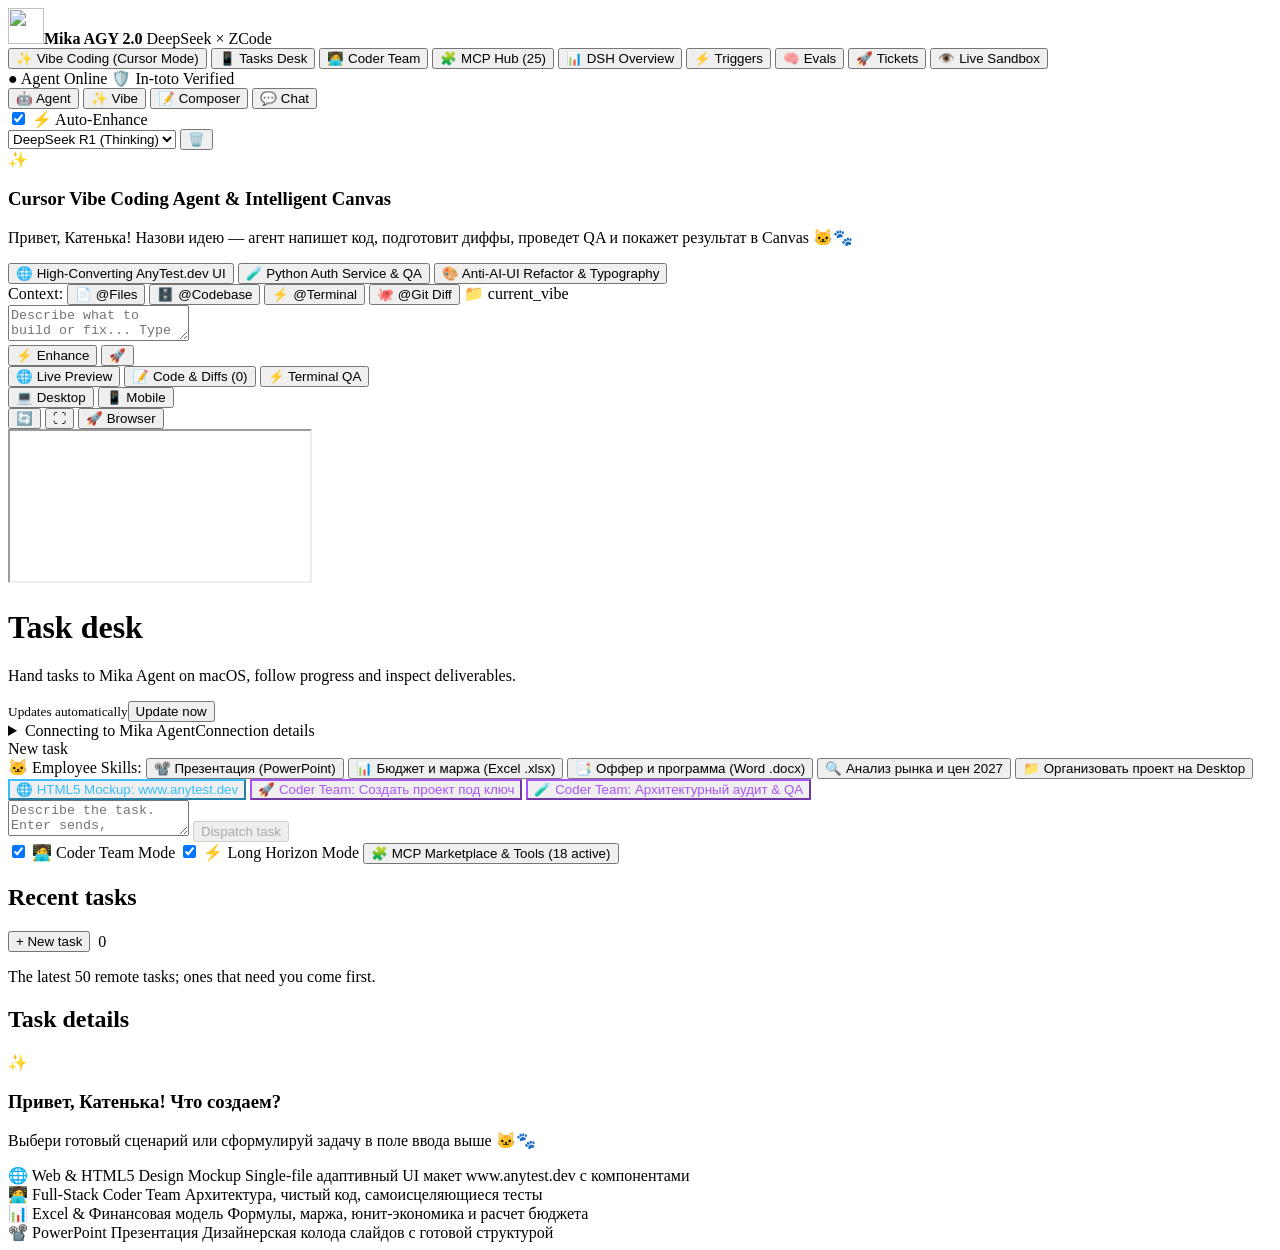
==== commit 8c27aeb4: "feat(vibe): cursor-style vibe coding agent, intelligent canvas, anti-ai-ui overhaul, auto prompt enh" ====
--- a/tools/mika/scripts/mika_desk/index.html
+++ b/tools/mika/scripts/mika_desk/index.html
@@ -15,13 +15,14 @@
       <strong><img src="/mika-logo.png" width="36" height="36" alt="">Mika AGY 2.0</strong>
       <span class="brand-tag">DeepSeek × ZCode</span>
       <nav class="top-nav">
-        <button type="button" class="nav-pill active" id="nav-tasks">📱 Tasks Desk</button>
-        <button type="button" class="nav-pill" id="nav-dsh-triggers">⚡ Triggers & Threads</button>
-        <button type="button" class="nav-pill" id="nav-dsh-evals">🧠 Policy & Eval</button>
-        <button type="button" class="nav-pill" id="nav-dsh-execution">🚀 Execution & Tickets</button>
+        <button type="button" class="nav-pill active" id="nav-vibe-coding">✨ Vibe Coding (Cursor Mode)</button>
+        <button type="button" class="nav-pill" id="nav-tasks">📱 Tasks Desk</button>
         <button type="button" class="nav-pill" id="nav-coder">🧑‍💻 Coder Team</button>
         <button type="button" class="nav-pill" id="nav-mcp">🧩 MCP Hub (<span id="top-mcp-count">25</span>)</button>
-        <button type="button" class="nav-pill" id="nav-dsh-prompts">📜 Prompts & Skills</button>
+        <button type="button" class="nav-pill" id="nav-dsh-overview">📊 DSH Overview</button>
+        <button type="button" class="nav-pill" id="nav-dsh-triggers">⚡ Triggers</button>
+        <button type="button" class="nav-pill" id="nav-dsh-evals">🧠 Evals</button>
+        <button type="button" class="nav-pill" id="nav-dsh-execution">🚀 Tickets</button>
         <button type="button" class="nav-pill" id="nav-preview">👁️ Live Sandbox</button>
       </nav>
       <div class="header-status-group">
@@ -31,8 +32,134 @@
     </div>
   </header>
   <main class="wrap">
+    <!-- Cursor-Like Vibe Coding Agent & OpenIntelligentUI Canvas (#view-vibe-coding) -->
+    <div id="view-vibe-coding" class="intelligent-canvas-container">
+      <!-- Left Column: Agent Chat & Generative UI Stream -->
+      <section class="vibe-chat-panel">
+        <!-- Vibe Chat Header -->
+        <div class="vibe-chat-header">
+          <div class="vibe-mode-selector">
+            <button type="button" class="vibe-mode-pill active" data-mode="agent">🤖 Agent</button>
+            <button type="button" class="vibe-mode-pill" data-mode="vibe">✨ Vibe</button>
+            <button type="button" class="vibe-mode-pill" data-mode="composer">📝 Composer</button>
+            <button type="button" class="vibe-mode-pill" data-mode="chat">💬 Chat</button>
+          </div>
+          <div class="vibe-header-controls">
+            <div class="enhancer-toggle-wrapper" title="Auto-enhance any prompt into full project grade specification">
+              <label class="switch-mini">
+                <input type="checkbox" id="chk-auto-enhance" checked>
+                <span class="slider-mini"></span>
+              </label>
+              <span class="enhancer-label">⚡ Auto-Enhance</span>
+            </div>
+            <select id="vibe-model-select" class="vibe-model-select">
+              <option value="deepseek-r1">DeepSeek R1 (Thinking)</option>
+              <option value="claude-3-7-sonnet">Claude 3.7 Sonnet</option>
+              <option value="deepseek-v3">DeepSeek V3 (Fast)</option>
+              <option value="mika-coder">Mika Coder 2.0</option>
+            </select>
+            <button type="button" id="btn-vibe-clear" class="mini-btn" title="Clear chat history">🗑️</button>
+          </div>
+        </div>
+
+        <!-- Chat Messages Stream (CopilotKit Generative UI) -->
+        <div id="vibe-chat-stream" class="vibe-chat-stream">
+          <!-- Welcome card -->
+          <div class="vibe-welcome-box">
+            <div class="vibe-welcome-header">
+              <span class="vibe-sparkle-icon">✨</span>
+              <div>
+                <h3>Cursor Vibe Coding Agent & Intelligent Canvas</h3>
+                <p>Привет, Катенька! Назови идею — агент напишет код, подготовит диффы, проведет QA и покажет результат в Canvas 🐱🐾</p>
+              </div>
+            </div>
+            <div class="vibe-preset-prompts">
+              <button type="button" class="vibe-preset-btn" data-vibe="Создай адаптивный high-converting лендинг AnyTest.dev с интерактивным терминалом и красивым темным дизайном">🌐 High-Converting AnyTest.dev UI</button>
+              <button type="button" class="vibe-preset-btn" data-vibe="Спроектируй сервис аутентификации на Python с модульными тестами и самоисцеляющимся QA">🧪 Python Auth Service & QA</button>
+              <button type="button" class="vibe-preset-btn" data-vibe="Сделай глубокий рефакторинг стилей, удали весь AI-slop и добавь строгую типографику Apple HIG">🎨 Anti-AI-UI Refactor & Typography</button>
+            </div>
+          </div>
+        </div>
+
+        <!-- Composer Input Deck (Bottom-Docked) -->
+        <div class="vibe-composer-dock">
+          <!-- Context Pills Bar (@ mentions) -->
+          <div class="vibe-context-bar">
+            <span class="context-lead">Context:</span>
+            <button type="button" class="context-chip" data-ctx="@Files">📄 @Files</button>
+            <button type="button" class="context-chip" data-ctx="@Codebase">🗄️ @Codebase</button>
+            <button type="button" class="context-chip" data-ctx="@Terminal">⚡ @Terminal</button>
+            <button type="button" class="context-chip" data-ctx="@Git">🐙 @Git Diff</button>
+            <span id="vibe-active-workspace-badge" class="ws-pill">📁 current_vibe</span>
+          </div>
+
+          <!-- Prompt Enhancer Banner (when primed) -->
+          <div id="vibe-enhanced-preview-banner" class="enhanced-preview-banner" hidden>
+            <div style="display:flex; align-items:center; justify-content:space-between;">
+              <span style="font-size:11px; color:#38bdf8; font-weight:700;">⚡ Full Project Grade Prompt Active</span>
+              <button type="button" id="btn-revert-enhanced" class="text-link-mini">View Original</button>
+            </div>
+          </div>
+
+          <div class="vibe-textarea-wrapper">
+            <textarea id="vibe-prompt-input" rows="2" placeholder="Describe what to build or fix... Type @ to reference files (Enter sends, Shift+Enter new line)"></textarea>
+            <div class="vibe-textarea-actions">
+              <button type="button" id="btn-enhance-prompt-action" class="btn-enhance-prompt" title="1-Click: Upgrade to Full Project Grade Prompt">⚡ Enhance</button>
+              <button type="button" id="btn-vibe-send" class="btn-vibe-send" title="Dispatch to Vibe Agent (Enter)">🚀</button>
+            </div>
+          </div>
+        </div>
+      </section>
+
+      <!-- Right Column: OpenIntelligentUI Live Canvas & Sidecar -->
+      <section class="vibe-canvas-panel">
+        <div class="vibe-canvas-header">
+          <div class="canvas-tab-group">
+            <button type="button" class="canvas-tab-btn active" id="tab-canvas-preview">🌐 Live Preview</button>
+            <button type="button" class="canvas-tab-btn" id="tab-canvas-diff">📝 Code & Diffs (<span id="canvas-diff-count">0</span>)</button>
+            <button type="button" class="canvas-tab-btn" id="tab-canvas-terminal">⚡ Terminal QA</button>
+          </div>
+          <div class="canvas-header-actions">
+            <div class="device-toggle-group">
+              <button type="button" class="device-btn active" id="vibe-dev-desktop" title="Desktop View (100%)">💻 Desktop</button>
+              <button type="button" class="device-btn" id="vibe-dev-mobile" title="Mobile View (390px)">📱 Mobile</button>
+            </div>
+            <button type="button" id="vibe-btn-reload-canvas" class="mini-control-btn" title="Reload Canvas">🔄</button>
+            <button type="button" id="vibe-btn-expand-canvas" class="mini-control-btn" title="Open Fullscreen Modal">⛶</button>
+            <button type="button" id="vibe-btn-open-browser" class="mini-control-btn cta" title="Open in macOS Chrome">🚀 Browser</button>
+          </div>
+        </div>
+
+        <div class="vibe-canvas-body">
+          <!-- Canvas View 1: Live Web Preview Viewport -->
+          <div id="canvas-view-preview" class="canvas-view active">
+            <iframe id="vibe-canvas-iframe" class="vibe-canvas-iframe" sandbox="allow-scripts allow-forms allow-same-origin allow-modals"></iframe>
+          </div>
+
+          <!-- Canvas View 2: Code & Diffs Inspector -->
+          <div id="canvas-view-diff" class="canvas-view" hidden>
+            <div class="diff-toolbar">
+              <span id="canvas-diff-file-label" class="diff-file-label">index.html</span>
+              <div style="display:flex; gap:8px;">
+                <button type="button" id="canvas-btn-accept-all" class="mcp-action-btn install">Accept All Changes ✨</button>
+                <button type="button" id="canvas-btn-reject-all" class="mcp-action-btn uninstall">Reject All</button>
+              </div>
+            </div>
+            <div id="canvas-diff-container" class="canvas-diff-container">
+              <p class="hint">No pending diffs. Generate code with the Vibe Agent to see live diffs.</p>
+            </div>
+          </div>
+
+          <!-- Canvas View 3: Live Terminal QA -->
+          <div id="canvas-view-terminal" class="canvas-view" hidden>
+            <pre id="vibe-terminal-output" class="vibe-terminal-pre">Mika Vibe Terminal Ready. Running test assertions on every turn...</pre>
+          </div>
+        </div>
+      </section>
+    </div>
+
     <!-- DeepSeek Harness Superagent 3-Questions Supervisory Banner (docs/000 & docs/005) -->
-    <div id="dsh-super-banner" class="dsh-super-banner">
+    <div id="dsh-super-banner" class="dsh-super-banner" hidden>
       <div class="dsh-banner-header">
         <div class="dsh-title-group">
           <span class="dsh-icon">⚡</span>
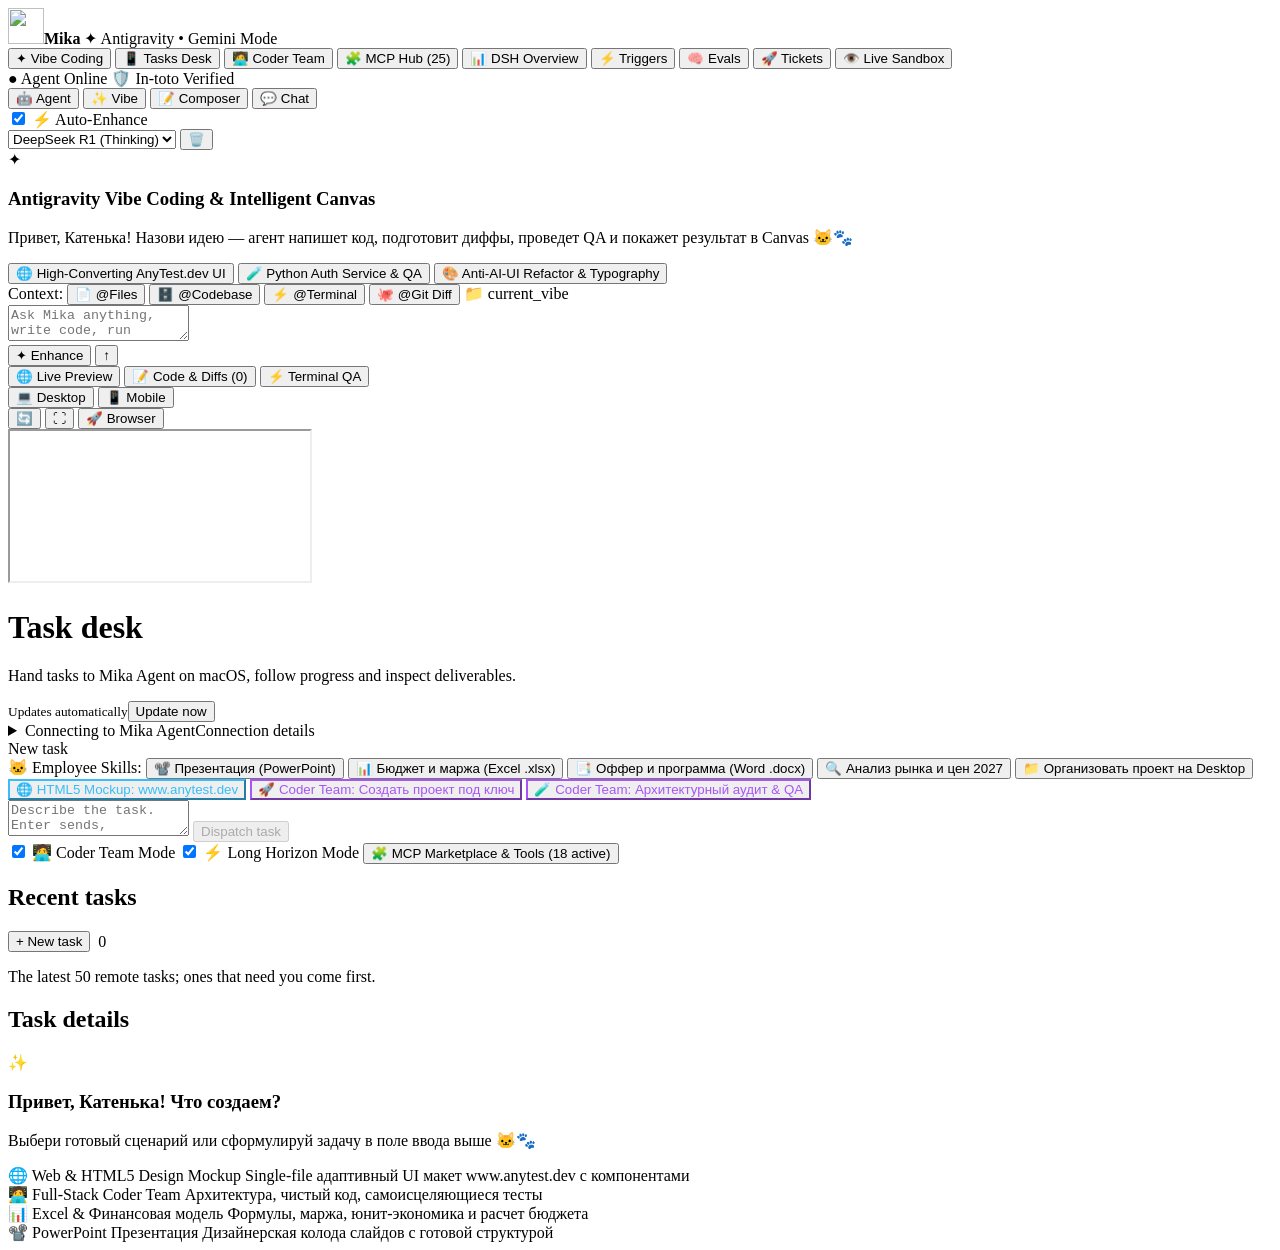
==== commit 413da9c4: "feat(ui): complete Antigravity & modern Gemini UI overhaul with sleek Material 3 dark ecosystem" ====
--- a/tools/mika/scripts/mika_desk/index.html
+++ b/tools/mika/scripts/mika_desk/index.html
@@ -12,10 +12,10 @@
   <!-- English is the fallback; desk.js swaps every data-i18n text for the browser's language. -->
   <header class="bar">
     <div class="wrap brand">
-      <strong><img src="/mika-logo.png" width="36" height="36" alt="">Mika AGY 2.0</strong>
-      <span class="brand-tag">DeepSeek × ZCode</span>
+      <strong><img src="/mika-logo.png" width="36" height="36" alt="">Mika</strong>
+      <span class="brand-tag">✦ Antigravity • Gemini Mode</span>
       <nav class="top-nav">
-        <button type="button" class="nav-pill active" id="nav-vibe-coding">✨ Vibe Coding (Cursor Mode)</button>
+        <button type="button" class="nav-pill active" id="nav-vibe-coding">✦ Vibe Coding</button>
         <button type="button" class="nav-pill" id="nav-tasks">📱 Tasks Desk</button>
         <button type="button" class="nav-pill" id="nav-coder">🧑‍💻 Coder Team</button>
         <button type="button" class="nav-pill" id="nav-mcp">🧩 MCP Hub (<span id="top-mcp-count">25</span>)</button>
@@ -67,9 +67,9 @@
           <!-- Welcome card -->
           <div class="vibe-welcome-box">
             <div class="vibe-welcome-header">
-              <span class="vibe-sparkle-icon">✨</span>
+              <span class="vibe-sparkle-icon">✦</span>
               <div>
-                <h3>Cursor Vibe Coding Agent & Intelligent Canvas</h3>
+                <h3>Antigravity Vibe Coding & Intelligent Canvas</h3>
                 <p>Привет, Катенька! Назови идею — агент напишет код, подготовит диффы, проведет QA и покажет результат в Canvas 🐱🐾</p>
               </div>
             </div>
@@ -102,10 +102,10 @@
           </div>
 
           <div class="vibe-textarea-wrapper">
-            <textarea id="vibe-prompt-input" rows="2" placeholder="Describe what to build or fix... Type @ to reference files (Enter sends, Shift+Enter new line)"></textarea>
+            <textarea id="vibe-prompt-input" rows="2" placeholder="Ask Mika anything, write code, run sandboxes... Type @ for context (Enter sends, Shift+Enter new line)"></textarea>
             <div class="vibe-textarea-actions">
-              <button type="button" id="btn-enhance-prompt-action" class="btn-enhance-prompt" title="1-Click: Upgrade to Full Project Grade Prompt">⚡ Enhance</button>
-              <button type="button" id="btn-vibe-send" class="btn-vibe-send" title="Dispatch to Vibe Agent (Enter)">🚀</button>
+              <button type="button" id="btn-enhance-prompt-action" class="btn-enhance-prompt" title="1-Click: Upgrade to Full Project Grade Prompt">✦ Enhance</button>
+              <button type="button" id="btn-vibe-send" class="btn-vibe-send" title="Dispatch to Vibe Agent (Enter)">↑</button>
             </div>
           </div>
         </div>
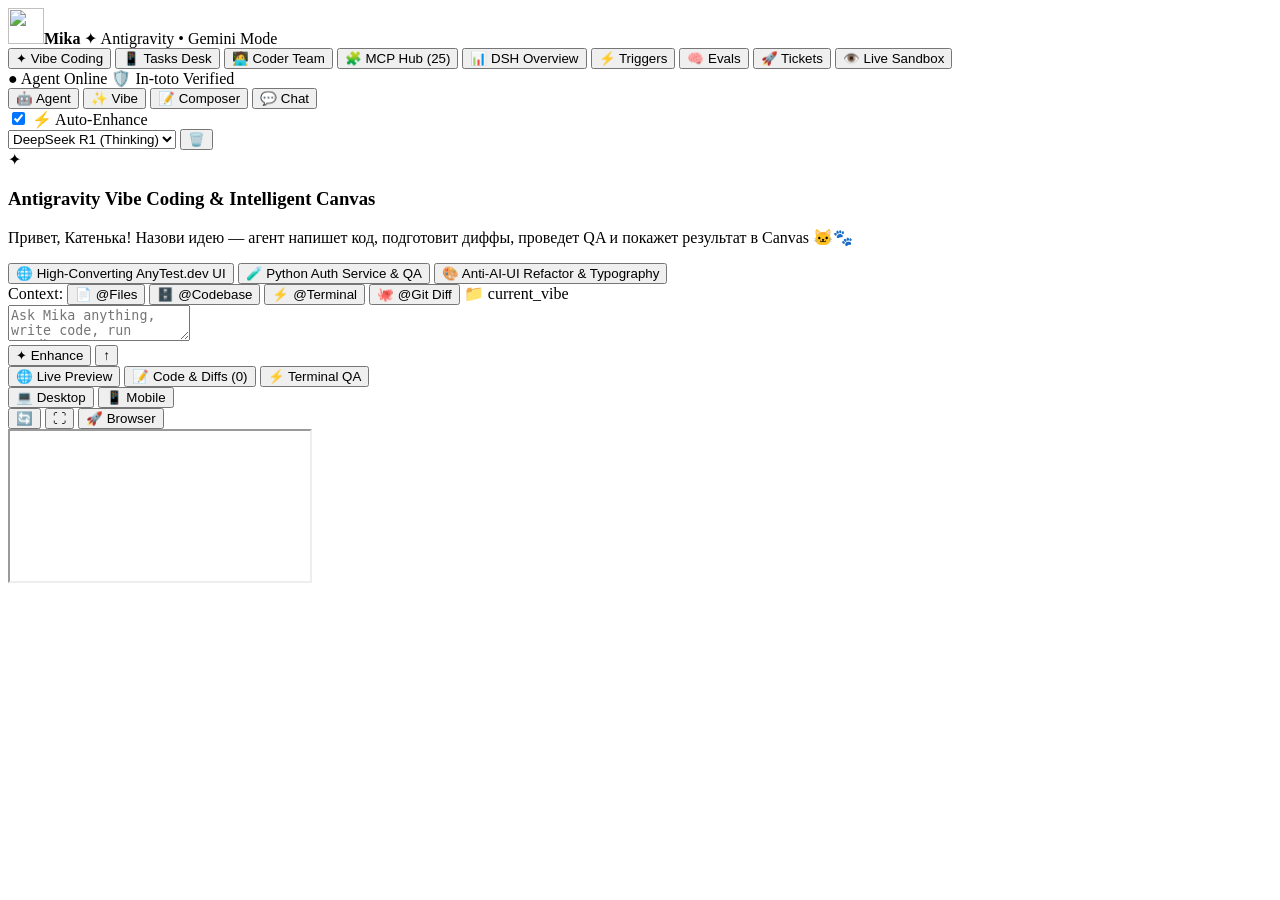
==== commit ec1cbdab: "fix(ui): comprehensive UI fix, complete 256 CSS classes coverage, strict view isolation, and unified" ====
--- a/tools/mika/scripts/mika_desk/index.html
+++ b/tools/mika/scripts/mika_desk/index.html
@@ -236,7 +236,10 @@
         </div>
       </div>
     </div>
-    <div class="heading">
+
+    <!-- Tasks Desk View (#view-tasks) -->
+    <div id="view-tasks" class="view-panel" hidden>
+      <div class="heading">
       <div><h1 data-i18n="heading">Task desk</h1><p data-i18n="intro">Hand tasks to Mika Agent on macOS, follow progress and inspect deliverables.</p></div>
       <div class="refresh"><small id="updated" data-i18n="autoUpdate">Updates automatically</small><button id="refresh" type="button" data-i18n="refreshNow">Update now</button></div>
     </div>
@@ -422,6 +425,7 @@
         <button class="stop" id="cancel" type="button" hidden data-i18n="cancelTask">Cancel task</button>
       </section>
     </div>
+    </div> <!-- /#view-tasks -->
 
     <!-- DSH Triggers & Threads Panel (docs/001 & docs/005) -->
     <div id="dsh-triggers-panel" class="panel dsh-view-panel" hidden>
